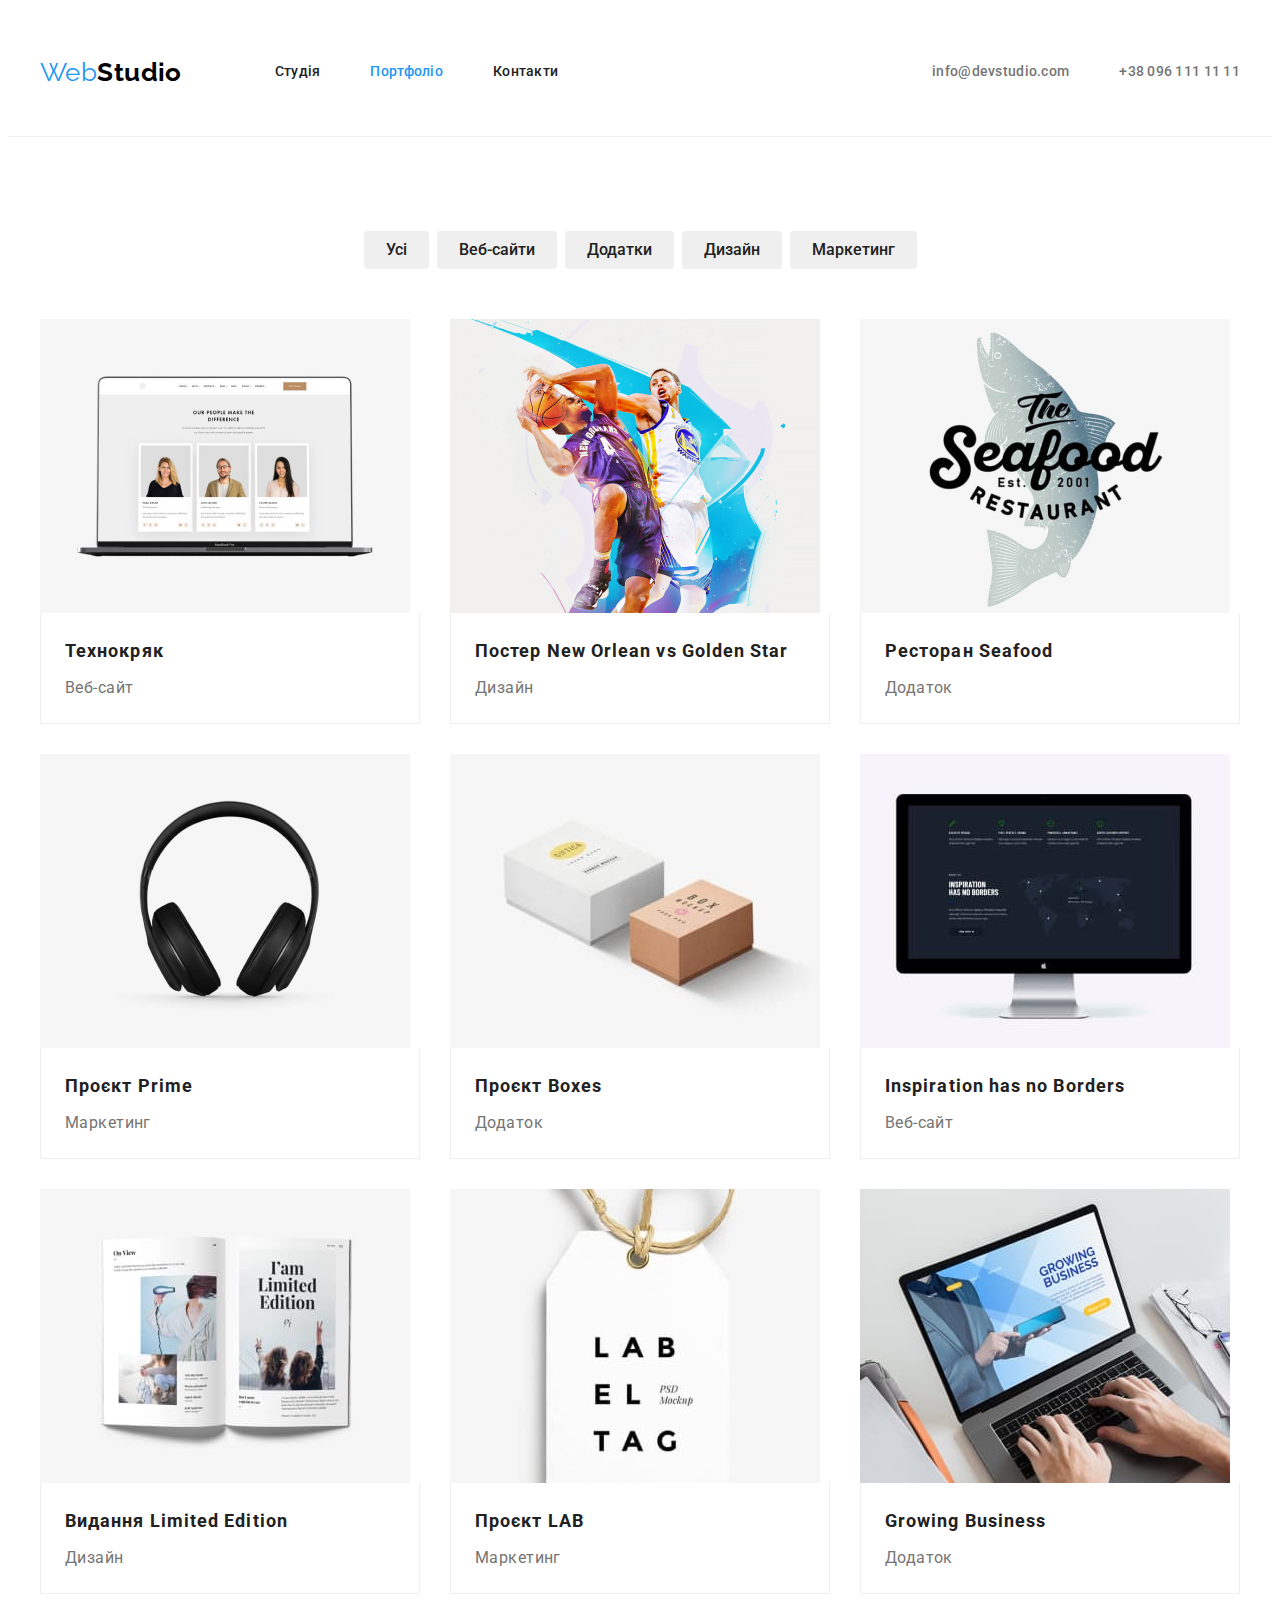
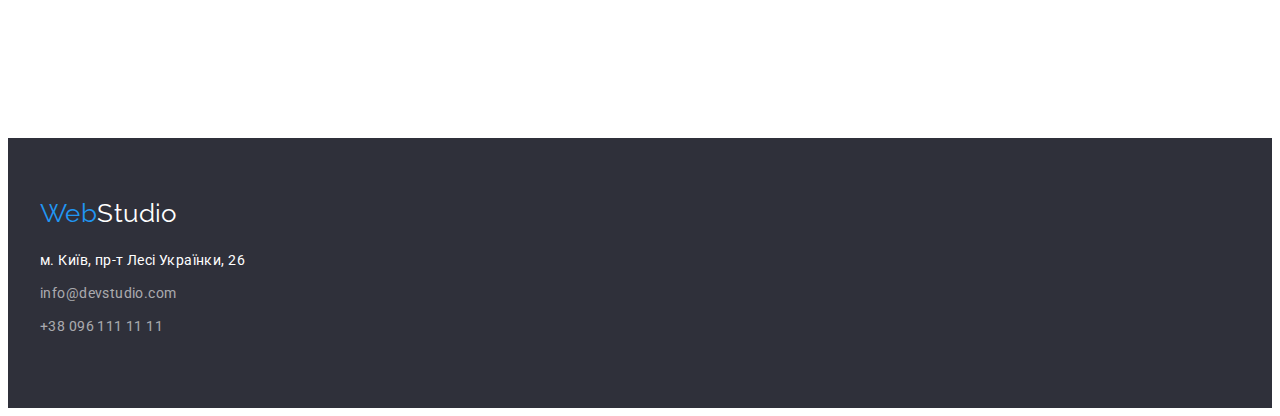
==== portfolio.html @ 20279eef "доб. клас секції, зміни в футері, заміна padding на margin" ====
<!DOCTYPE html>
<html lang="uk">
  <head>
    <meta charset="UTF-8" />
    <meta http-equiv="X-UA-Compatible" content="IE=edge" />
    <meta name="viewport" content="width=device-width, initial-scale=1.0" />
    <title>Студія</title>
    <link rel="preconnect" href="https://fonts.googleapis.com" />
    <link rel="preconnect" href="https://fonts.gstatic.com" crossorigin />
    <link href="https://fonts.googleapis.com/css2?family=Raleway:wght@700&family=Roboto:wght@400;500;700;900&display=swap"
      rel="stylesheet" />
    <link rel="stylesheet" href="https://cdnjs.cloudflare.com/ajax/libs/modern-normalize/1.1.0/modern-normalize.min.css"
      integrity="sha512-wpPYUAdjBVSE4KJnH1VR1HeZfpl1ub8YT/NKx4PuQ5NmX2tKuGu6U/JRp5y+Y8XG2tV+wKQpNHVUX03MfMFn9Q=="
      crossorigin="anonymous" referrerpolicy="no-referrer" />
    <link rel="stylesheet" href="./css/styles.css" />
  </head>
  <body>
    <header class="header">
            <div class="container header-container">
              <nav class="nav">
                <a class="logo" href="./index.html" lang="en">Web<span class="logo-web">Studio</span></a>
                <ul class="nav-link-list list">
                  <li><a href="./index.html" class="nav-link">Студія</a></li>
                  <li><a href="./portfolio.html" class="nav-link current">Портфоліо</a></li>
                  <li><a href="" class="nav-link">Контакти</a></li>
                </ul>
              </nav>
              <ul class="nav-link-contact ">
                <li>
                  <a class="contact-link" href="mailto:info@devstudio.com">info@devstudio.com</a>
                </li>
                <li>
                  <a class="contact-link" href="tel:+380961111111">+38 096 111 11 11</a>
                </li>
              </ul>
            </div>
    </header>
    <main>
      <!-- навігація сторінки -->

      <section class="section section-button">
        <div class="container">
          <h1 class="visually-hidden">Навігація сторінки</h1>
          <ul class="filter-buttons list">
            <li class="filter-button-item"><button class="btn" type="button">Усі</button></li>
            <li class="filter-button-item"><button class="btn" type="button">Веб-сайти</button></li>
            <li class="filter-button-item"><button class="btn" type="button">Додатки</button></li>
            <li class="filter-button-item"><button class="btn" type="button">Дизайн</button></li>
            <li class="filter-button-item"><button class="btn" type="button">Маркетинг</button></li>
          </ul>

        <!-- контент сторінки -->
        <ul class="project-list list">
          <li class="project-list-item">
    <img src="./images/Technocrack.jpg" alt="Технокряк" width="370" height="294" />
    <div class="portofino-text">
      <h2 class="project-title">Технокряк</h2>
      <p class="project-description">Веб-сайт</p>
    </div>
  </li>
  <li class="project-list-item">
    <img src="./images/PosterNewOrlean_vs_Golden_Star.jpg" alt="" width="370" height="294" />
    <div class="portofino-text">
      <h2 class="project-title">Постер New Orlean vs Golden Star</h2>
      <p class="project-description">Дизайн</p>
    </div>
  </li>
  <li class="project-list-item">
    <img src="./images/rest_Seafood.jpg" alt="Ресторан Seafood" width="370" height="294" />
    <div class="portofino-text">
      <h2 class="project-title">Ресторан Seafood</h2>
      <p class="project-description">Додаток</p>
    </div>
  </li>
  <li class="project-list-item">
    <img src="./images/Prime.jpg" alt="Проєкт Prime" width="370" height="294" />
    <div class="portofino-text">
      <h2 class="project-title">Проєкт Prime</h2>
      <p class="project-description">Маркетинг</p>
    </div>
  </li>
  <li class="project-list-item">
    <img src="./images/Boxes.jpg" alt="ПроєктBoxes" width="370" height="294" />
    <div class="portofino-text">
      <h2 class="project-title">Проєкт Boxes</h2>
      <p class="project-description">Додаток</p>
    </div>
  </li>
  <li class="project-list-item">
    <img src="./images/Inspiration_has_no_Borders.jpg" alt="InspirationhasnoBorders" width="370" height="294" />
    <div class="portofino-text">
      <h2 class="project-title">Inspiration has no Borders</h2>
      <p class="project-description">Веб-сайт</p>
    </div>
  </li>
  <li class="project-list-item">
    <img src="./images/LimitedEdition.jpg" alt="ВиданняLimitedEdition" width="370" height="294" />
    <div class="portofino-text">
      <h2 class="project-title">Видання Limited Edition</h2>
      <p class="project-description">Дизайн</p>
    </div>
  </li>
  <li class="project-list-item">
    <img src="./images/LAB.jpg" alt="ПроєктLAB" width="370" height="294" />
    <div class="portofino-text">
      <h2 class="project-title">Проєкт LAB</h2>
      <p class="project-description">Маркетинг</p>
    </div>
  </li>
  <li class="project-list-item">
    <img src="./images/GrowingBusiness.jpg" alt="GrowingBusiness" width="370" height="294" />
    <div class="portofino-text">
      <h2 class="project-title">Growing Business</h2>
      <p class="project-description">Додаток</p>
    </div>
  </li>
</ul>
</div>
</section>
    </main>

    <!--контакти-->

<footer class="footer">
  <div class="container">
    <a class="logo" href="./index.html" lang="en">Web<span class="logo-studio-white">Studio</span></a>
    <address class="address">
      <ul class="list">
        <li class="address-info">
          <a class="footer-address" href="https://goo.gl/maps/BVRUFuVAuVkGGyoq6" target="_blank"
            rel="noopener noreferrer nofollow">м. Київ, пр-т Лесі Українки, 26</a>
        </li>
        <li class="address-info">
          <a class="footer-contact-link" href="mailto:info@devstudio.com">info@devstudio.com</a>
        </li>
        <li class="address-info">
          <a class="footer-contact-link" href="tel:+380961111111">+38 096 111 11 11</a>
        </li>
      </ul>
    </address>
  </div>
</footer>
  </body>
</html>
---- css/styles.css ----
:root {
  --background-color: #ffffff;
  --second-text-color: #2196f3;
  --owner-text-color: #757575;
  --font-main-color: #212121;
  --buttons-color: #F5F4FA;
  --background-footer-color: #2f303a;
  --main-font: "Roboto", sans-serif;
  --border-color: #eeeeee;
}

body {
  font-family: var(--main-font);
  background-color: var(--background-color);
  letter-spacing: 0.03em;
  font-size: 14px;
  line-height: 1.14;
}

.list {
  list-style: none;
  padding: 0;
  margin: 0;
}


h1,
h2,
h3,
h4,
h5,
h6,
p {
  padding: 0;
  border: 0;
  margin: 0;
}

ul {
  margin: 0;
  padding-left: 0;
  list-style: none;
}

.container {
  width: 1200px;
  padding-left: 15px;
  padding-right: 15px;
  margin: 0 auto;
}

img {
  display: block;
  max-width: 100%;
}

/* ----------------шапка сторінки---------------- */

.header {
  background-color: var(--background-color);
  display: flex;
}

.header>.container {
  display: flex;
  align-items: center;
}

.nav {
  display: flex;
}

.nav-link-list {
  display: flex;
  align-items: center;
  gap: 50px;
}

.nav-link-contact {
  display: flex;
  margin-left: auto;
  gap: 50px;
}

.header {
  height: 80px;
  padding: 24px 0;
  border-bottom: 1px solid var(--border-color);
}
  
.logo {
  text-decoration: var(--text-decoration);
  font-family: "Raleway", sans-serif;
  font-size: 26px;
  line-height: 1.19;
  color: var(--second-text-color);
  margin-right: 93px;
}

.logo-web {
  color: #000000;
  font-weight: 700;
}

.contact-link,
.nav-link {
  font-weight: 500;
  letter-spacing: 0.02em;
  color: var(--font-main-color);
  text-decoration: var(--text-decoration);
}

.contact-link {
  color: var(--owner-text-color);
  text-decoration: var(--text-decoration);
}

.header a:hover,
.header a:focus {
  color: var(--second-text-color);
}

.nav-link.current,
.contact-link.current {
  color: var(--second-text-color);
}
/* ----------------замовити послугу---------------- */

.section {
padding-top: 94px;
padding-bottom: 94px;
}

.hero {
  background-color: var(--background-footer-color);
  text-align: center;
  padding-top: 200px;
  padding-bottom: 200px;
}

.container-hero {
  display: block;
  text-align: center;
}

.hero-title {
  font-weight: 900;
  font-size: 44px;
  line-height: 1.36;
  text-align: center;
  letter-spacing: 0.06em;
  text-transform: uppercase;
  color: var(--background-color);
  width: 696px;
  margin-bottom: 30px;
  margin-left: auto;
  margin-right: auto;
  text-align: center;
}

.button {
  background-color: var(--second-text-color);
  color: var(--background-color);
  box-shadow: 0px 4px 4px rgba(0, 0, 0, 0.15);
  font-weight: 700;
  font-size: 16px;
  line-height: 1.88;
  cursor: pointer;
  font-family: inherit;
  border: 0;
  border-radius: 4px;
  letter-spacing: 0.06em;
  border: 1px solid transparent;
  min-width: 216px;
  height: 50px;
  margin: 0 auto;
  text-align: center;
  display: inline-block;
}

.button:hover,
.button:focus {
  background-color: var(--second-text-color);
}

/* ----------------Переваги---------------- */
.visually-hidden {
  position: absolute;
  width: 1px;
  height: 1px;
  margin: -1px;
  border: 0;
  padding: 0;
  white-space: nowrap;
  clip-path: inset(100%);
  clip: rect(0 0 0 0);
  overflow: hidden;
}

.advantage-list {
  display: flex;
  gap: 29px;
}

.advantages-item {
  display: flex;
  width: 270px;
}

.advantages-item:first-child {
  margin-left: 0;
}

.advantage-title {
  text-transform: uppercase;
  font-size: inherit;
  margin-bottom: 10px;
  font-weight: 700;
  line-height: 1.14;
  text-transform: uppercase;
}

.advantage-text {
  color: var(--owner-text-color);
  line-height: 1.71;
}
.about {
  display: flex;
  flex-wrap: wrap;
  gap: 30px;
}

.about-us {
  padding-top: 0;
}

.section-photo {
  margin: auto;
}

/* ----------------Наша команда---------------- */

.team {
  background: #f5f4fa;
  margin-bottom: 9px;
}

.team-content {
  padding: 30px 0 30px 0;
} 

.section-button {
  margin-bottom: 50px;
}

.section-title {
  font-size: 36px;
  line-height: 1.17;
  text-align: center;
  margin-bottom: 50px;
}

.team-name{
  font-weight: 500;
  font-size: 16px;
  line-height: 1.19;
  text-align: center;
  color: var(--font-main-color);
  margin-bottom: 10px;
}

.team-position {
  font-size: 16px;
  line-height: 1.88;
  color: var(--owner-text-color);
  text-align: center;
}
.team-list {
  background: #ffffff;
  box-shadow: 0px 1px 3px rgba(0, 0, 0, 0.12), 0px 1px 1px rgba(0, 0, 0, 0.14), 0px 2px 1px rgba(0, 0, 0, 0.2);
  border-radius: 0px 0px 4px 4px;
}

.our-team {
  display: flex;
  gap: 30px;
}

/* ----------------Підвал---------------- */
.footer {
  background: var(--background-footer-color);
  padding-top: 60px;
  padding-bottom: 60px;

}

.logo-studio-white {
  color: var(--background-color);
}

.footer-address {
  font-style: normal;
  text-decoration: none;
  line-height: 1.71;
  color: var(--background-color);
  display: block;
  margin-bottom: 9px;
}


.address {
  margin-top: 20px;
}

.address-info {
  margin-bottom: 9px;
}

.footer-contact-link {
  font-style: normal;
  text-decoration: none;
  line-height: 1.71;
  color: rgba(255, 255, 255, 0.6);
  margin-bottom: 9px;
}

.footer-contact-link:hover,
.footer-contact-link:focus {
  color: var(--second-text-color);
}

/* ----------------шапка сторінки---------------- */

.header {
  background-color: var(--background-color);
}

/* ----------------навігація сторінки---------------- */

.btn {
  background-color: var(buttons-color);
  color: var(--font-main-color);
  font-family: inherit;
  font-weight: 500;
  font-size: 16px;
  line-height: 1.62;
  text-align: center;
  cursor: pointer;
  padding: 0;
  border-radius: 4px;
  display: inline-block;
  padding: 6px 22px;
  border: none;
}

.filter-buttons {
  display: flex;
  justify-content: center;
  margin-bottom: 50px;
}

.filter-button-item:not(:last-child) {
  margin-right: 8px;
}
.btn:hover,
.btn:focus {
  background-color: var(--second-text-color);
  color: var(--background-color);
}

/* ----------------контент сторінки---------------- */

.project-list {
  display: flex;
  flex-wrap: wrap;
  gap: 30px;
}

.project-list-item {
  display: block;
  width: calc((100% - 60px) / 3);
}

.portofino-text {
  padding: 20px 24px;
  border: 1px;
  border-style: solid;
  border-top-width: 0;
  border-top-style: hidden;
  border-color: var(--border-color);
}

.project-title {
  font-size: 18px;
  line-height: 2;
  letter-spacing: 0.06em;
  color: var(--font-main-color);
  margin-bottom: 4px;
}

.project-description {
  font-size: 16px;
  line-height: 1.88;
  color: var(--owner-text-color);
}
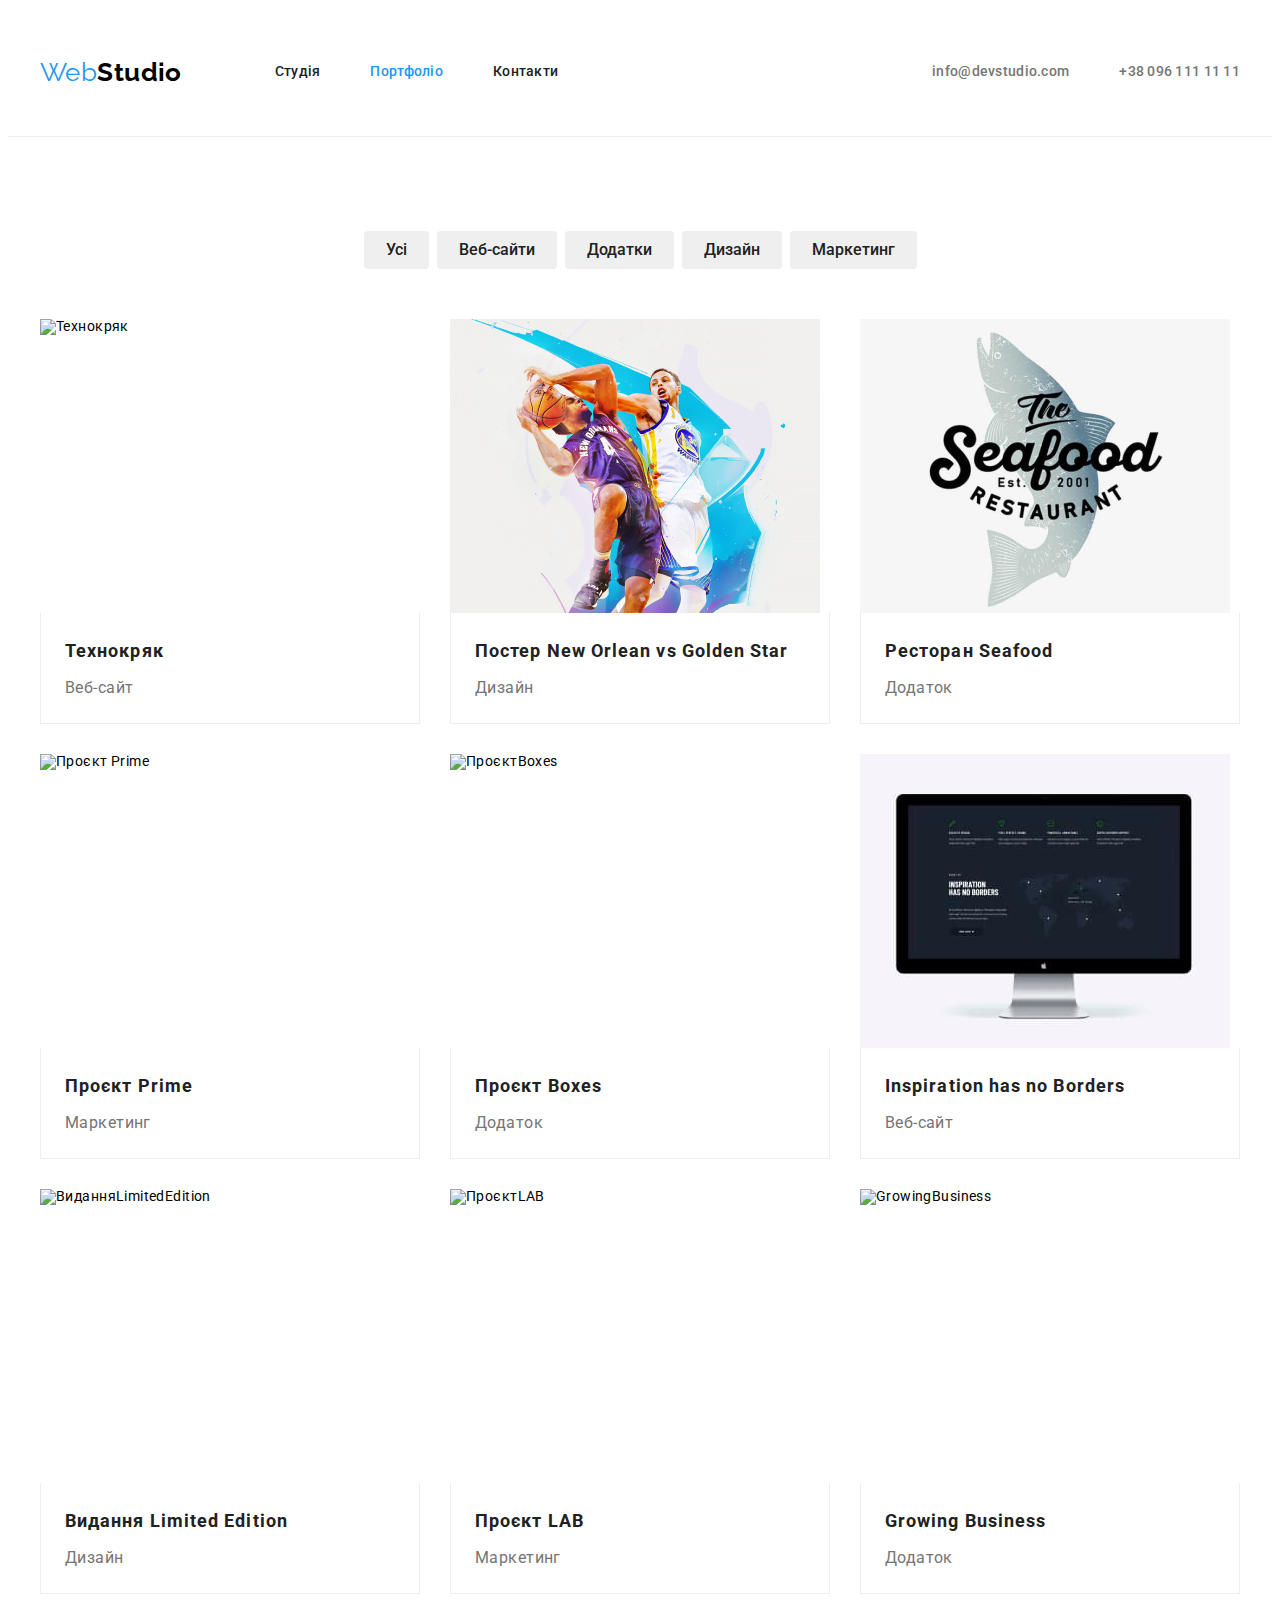
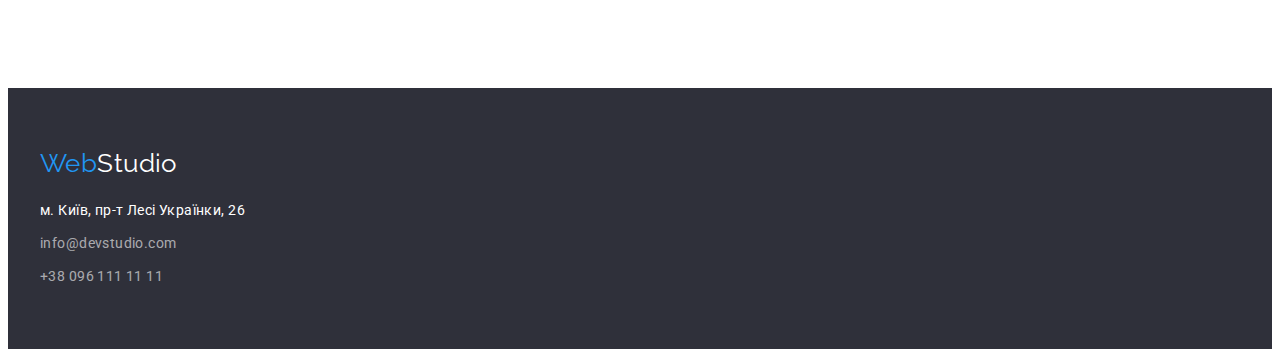
==== commit e2b347c3: "зміни в footer, прибрала з секцій margin, переіменувала картинки" ====
--- a/portfolio.html
+++ b/portfolio.html
@@ -52,63 +52,63 @@
         <!-- контент сторінки -->
         <ul class="project-list list">
           <li class="project-list-item">
-    <img src="./images/Technocrack.jpg" alt="Технокряк" width="370" height="294" />
+    <img src="./images/technocrack.jpg" alt="Технокряк" width="370" height="294" />
     <div class="portofino-text">
       <h2 class="project-title">Технокряк</h2>
       <p class="project-description">Веб-сайт</p>
     </div>
   </li>
   <li class="project-list-item">
-    <img src="./images/PosterNewOrlean_vs_Golden_Star.jpg" alt="" width="370" height="294" />
+    <img src="./images/poster-new-orlean-vs-golden-star.jpg" alt="" width="370" height="294" />
     <div class="portofino-text">
       <h2 class="project-title">Постер New Orlean vs Golden Star</h2>
       <p class="project-description">Дизайн</p>
     </div>
   </li>
   <li class="project-list-item">
-    <img src="./images/rest_Seafood.jpg" alt="Ресторан Seafood" width="370" height="294" />
+    <img src="./images/rest-seafood.jpg" alt="Ресторан Seafood" width="370" height="294" />
     <div class="portofino-text">
       <h2 class="project-title">Ресторан Seafood</h2>
       <p class="project-description">Додаток</p>
     </div>
   </li>
   <li class="project-list-item">
-    <img src="./images/Prime.jpg" alt="Проєкт Prime" width="370" height="294" />
+    <img src="./images/prime.jpg" alt="Проєкт Prime" width="370" height="294" />
     <div class="portofino-text">
       <h2 class="project-title">Проєкт Prime</h2>
       <p class="project-description">Маркетинг</p>
     </div>
   </li>
   <li class="project-list-item">
-    <img src="./images/Boxes.jpg" alt="ПроєктBoxes" width="370" height="294" />
+    <img src="./images/boxes.jpg" alt="ПроєктBoxes" width="370" height="294" />
     <div class="portofino-text">
       <h2 class="project-title">Проєкт Boxes</h2>
       <p class="project-description">Додаток</p>
     </div>
   </li>
   <li class="project-list-item">
-    <img src="./images/Inspiration_has_no_Borders.jpg" alt="InspirationhasnoBorders" width="370" height="294" />
+    <img src="./images/inspiration-has-no-borders.jpg" alt="InspirationhasnoBorders" width="370" height="294" />
     <div class="portofino-text">
       <h2 class="project-title">Inspiration has no Borders</h2>
       <p class="project-description">Веб-сайт</p>
     </div>
   </li>
   <li class="project-list-item">
-    <img src="./images/LimitedEdition.jpg" alt="ВиданняLimitedEdition" width="370" height="294" />
+    <img src="./images/limitededition.jpg" alt="ВиданняLimitedEdition" width="370" height="294" />
     <div class="portofino-text">
       <h2 class="project-title">Видання Limited Edition</h2>
       <p class="project-description">Дизайн</p>
     </div>
   </li>
   <li class="project-list-item">
-    <img src="./images/LAB.jpg" alt="ПроєктLAB" width="370" height="294" />
+    <img src="./images/lab.jpg" alt="ПроєктLAB" width="370" height="294" />
     <div class="portofino-text">
       <h2 class="project-title">Проєкт LAB</h2>
       <p class="project-description">Маркетинг</p>
     </div>
   </li>
   <li class="project-list-item">
-    <img src="./images/GrowingBusiness.jpg" alt="GrowingBusiness" width="370" height="294" />
+    <img src="./images/growingbusiness.jpg" alt="GrowingBusiness" width="370" height="294" />
     <div class="portofino-text">
       <h2 class="project-title">Growing Business</h2>
       <p class="project-description">Додаток</p>
--- a/css/styles.css
+++ b/css/styles.css
@@ -242,16 +242,11 @@
 
 .team {
   background: #f5f4fa;
-  margin-bottom: 9px;
 }
 
 .team-content {
   padding: 30px 0 30px 0;
 } 
-
-.section-button {
-  margin-bottom: 50px;
-}
 
 .section-title {
   font-size: 36px;
@@ -291,7 +286,12 @@
   background: var(--background-footer-color);
   padding-top: 60px;
   padding-bottom: 60px;
-
+}
+
+.footer .logo {
+  display: inline-block;
+  margin-right: 0px;
+  margin-bottom: 20px;
 }
 
 .logo-studio-white {
@@ -304,15 +304,9 @@
   line-height: 1.71;
   color: var(--background-color);
   display: block;
-  margin-bottom: 9px;
-}
-
-
-.address {
-  margin-top: 20px;
-}
-
-.address-info {
+}
+
+.address-info:not(:last-child) {
   margin-bottom: 9px;
 }
 
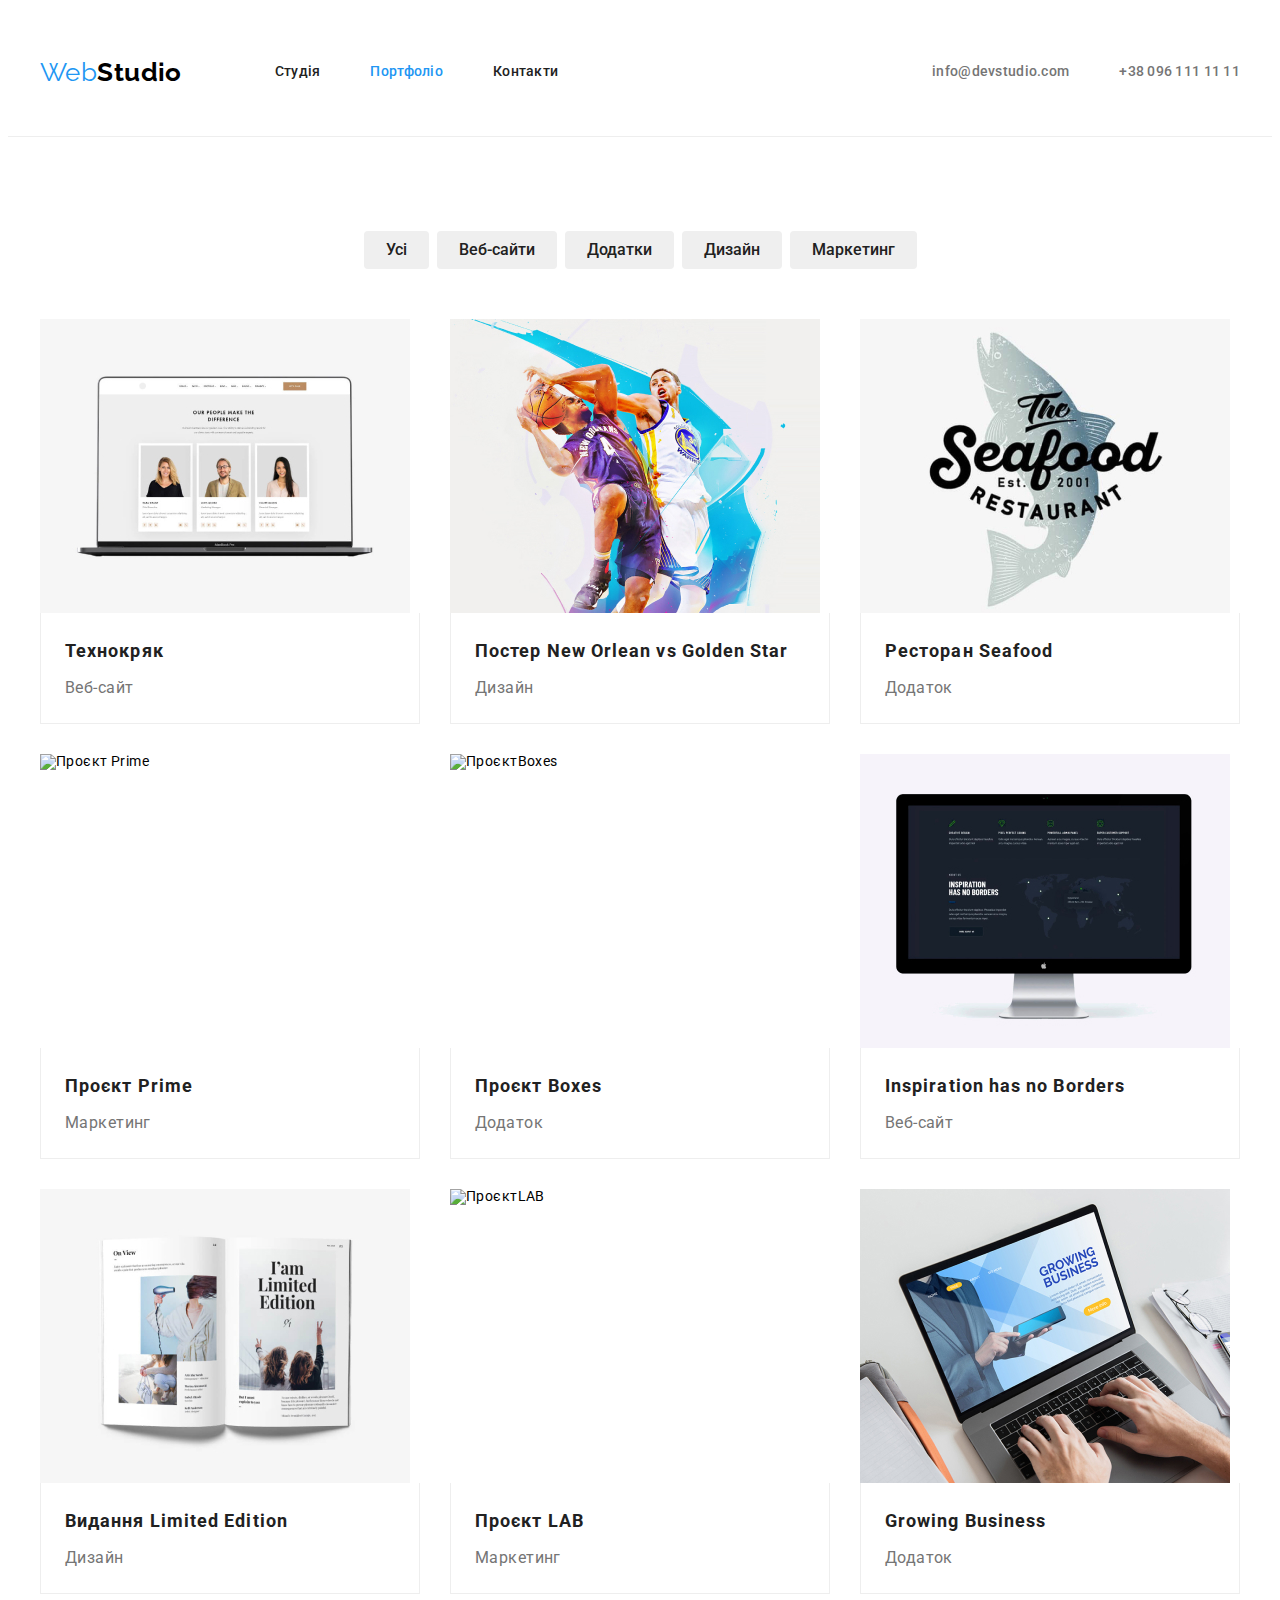
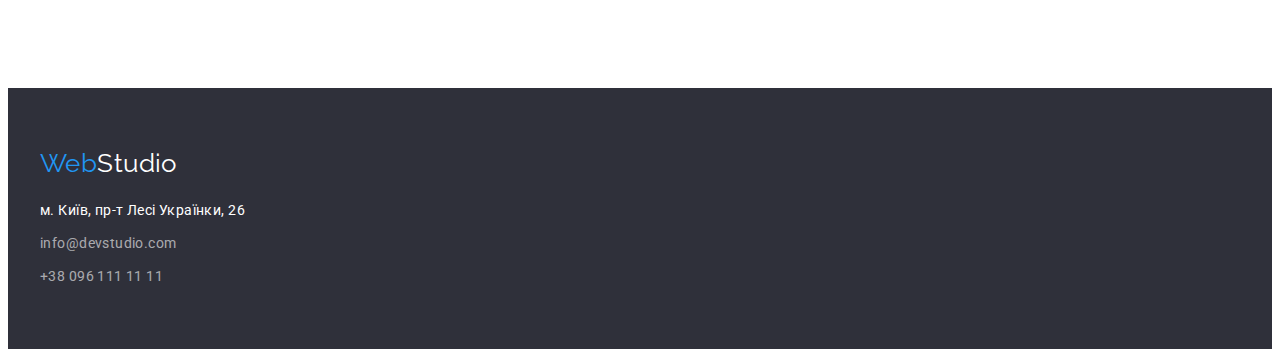
==== commit 9524cf44: "виправлення секції "наша команда" виправлення написів та перезалив фото 2-ї стр" ====
--- a/portfolio.html
+++ b/portfolio.html
@@ -52,21 +52,21 @@
         <!-- контент сторінки -->
         <ul class="project-list list">
           <li class="project-list-item">
-    <img src="./images/technocrack.jpg" alt="Технокряк" width="370" height="294" />
+    <img src="./images/technoquack.jpg" alt="Технокряк" width="370" height="294" />
     <div class="portofino-text">
       <h2 class="project-title">Технокряк</h2>
       <p class="project-description">Веб-сайт</p>
     </div>
   </li>
   <li class="project-list-item">
-    <img src="./images/poster-new-orlean-vs-golden-star.jpg" alt="" width="370" height="294" />
+    <img src="./images/poster-new-orlean.jpg" alt="" width="370" height="294" />
     <div class="portofino-text">
       <h2 class="project-title">Постер New Orlean vs Golden Star</h2>
       <p class="project-description">Дизайн</p>
     </div>
   </li>
   <li class="project-list-item">
-    <img src="./images/rest-seafood.jpg" alt="Ресторан Seafood" width="370" height="294" />
+    <img src="./images/seafood.jpg" alt="Ресторан Seafood" width="370" height="294" />
     <div class="portofino-text">
       <h2 class="project-title">Ресторан Seafood</h2>
       <p class="project-description">Додаток</p>
@@ -94,7 +94,7 @@
     </div>
   </li>
   <li class="project-list-item">
-    <img src="./images/limitededition.jpg" alt="ВиданняLimitedEdition" width="370" height="294" />
+    <img src="./images/limited-edition.jpg" alt="ВиданняLimitedEdition" width="370" height="294" />
     <div class="portofino-text">
       <h2 class="project-title">Видання Limited Edition</h2>
       <p class="project-description">Дизайн</p>
@@ -108,7 +108,7 @@
     </div>
   </li>
   <li class="project-list-item">
-    <img src="./images/growingbusiness.jpg" alt="GrowingBusiness" width="370" height="294" />
+    <img src="./images/growing-business.jpg" alt="GrowingBusiness" width="370" height="294" />
     <div class="portofino-text">
       <h2 class="project-title">Growing Business</h2>
       <p class="project-description">Додаток</p>
--- a/css/styles.css
+++ b/css/styles.css
@@ -127,8 +127,7 @@
 /* ----------------замовити послугу---------------- */
 
 .section {
-padding-top: 94px;
-padding-bottom: 94px;
+  padding: 94px 0;
 }
 
 .hero {
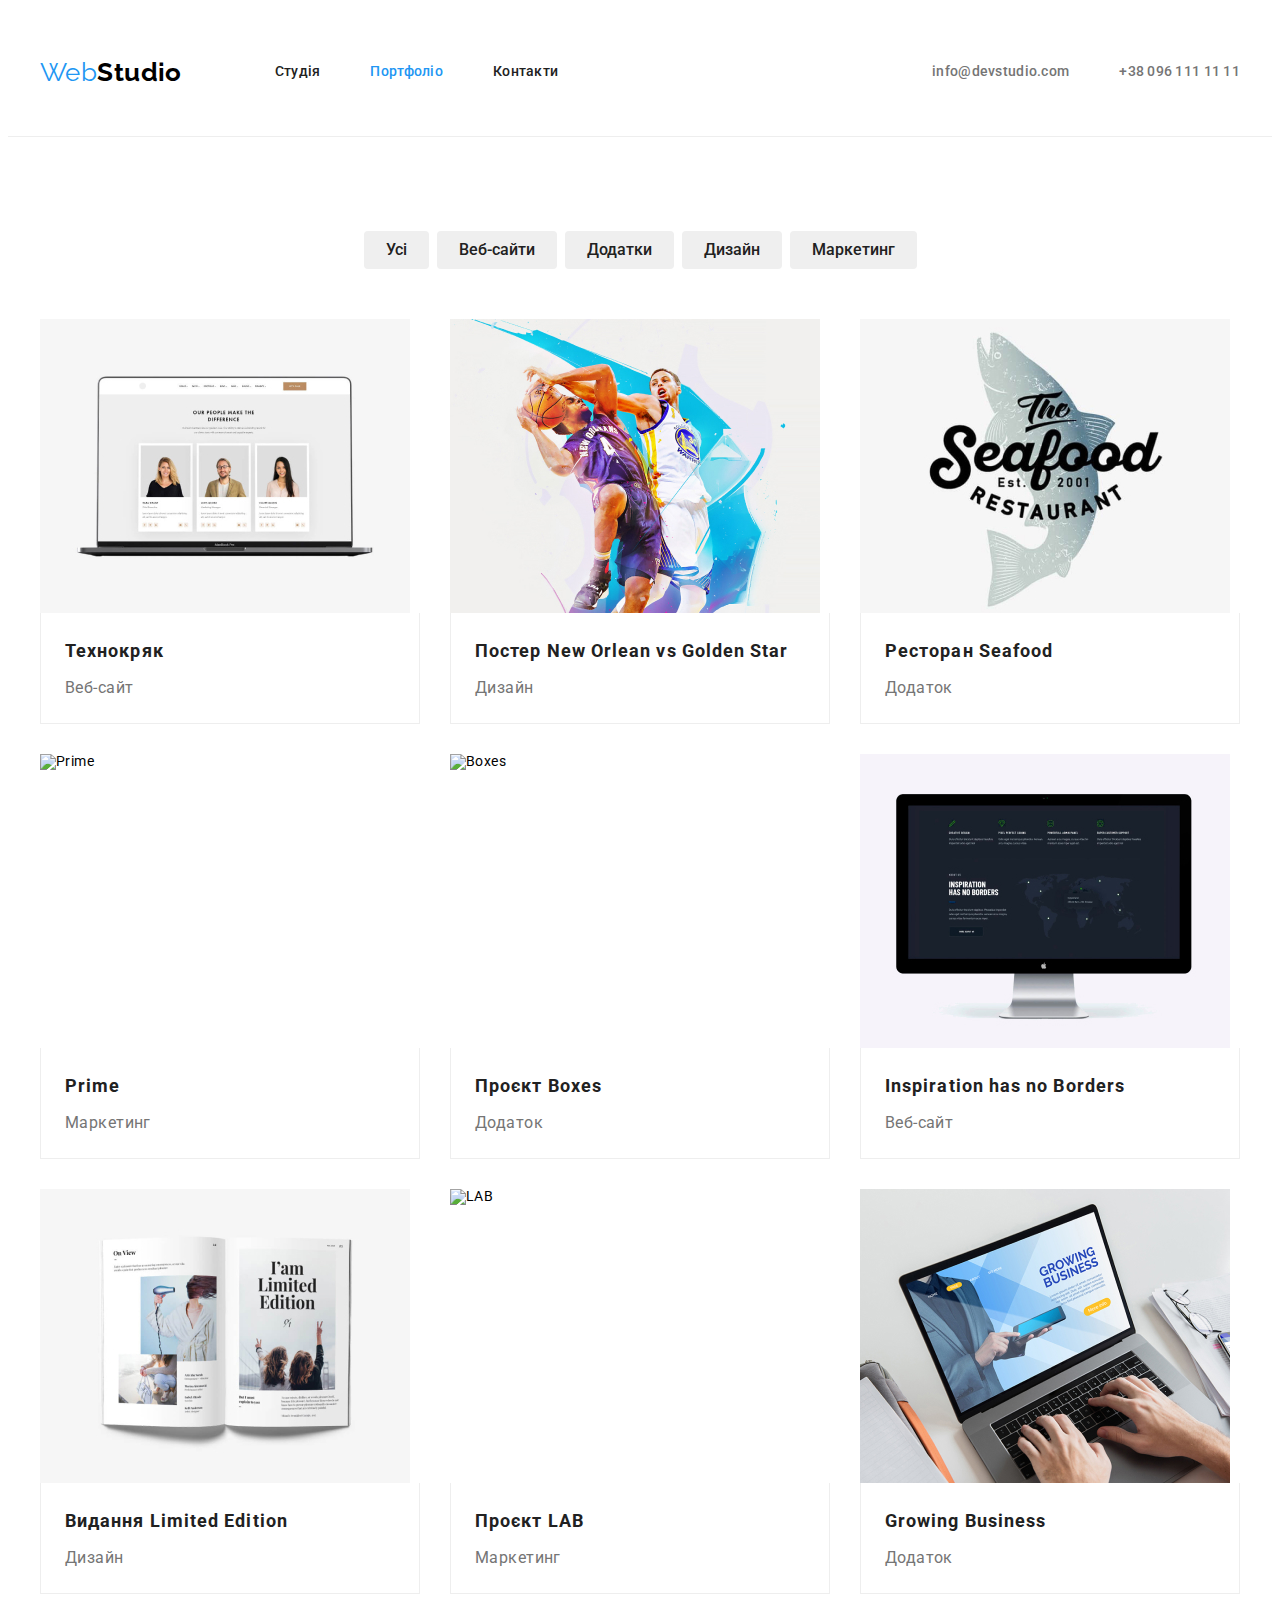
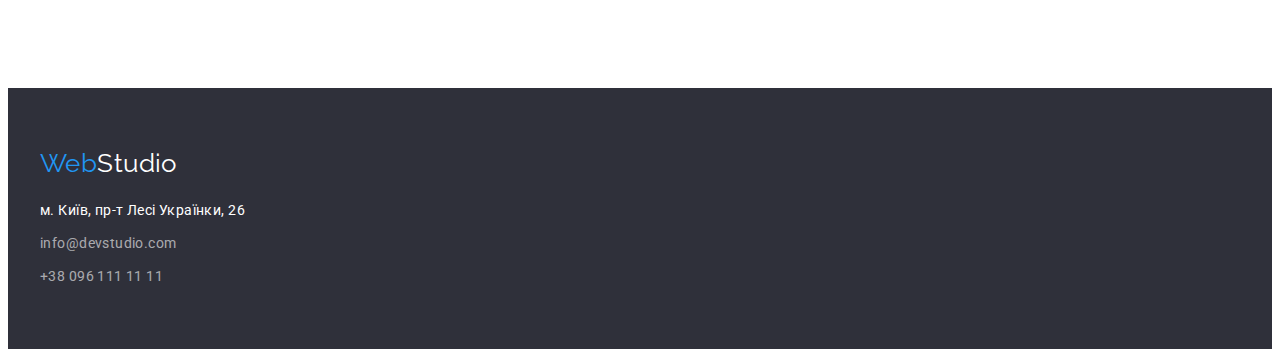
==== commit 9d957366: "оновлення" ====
--- a/portfolio.html
+++ b/portfolio.html
@@ -1,39 +1,44 @@
 <!DOCTYPE html>
 <html lang="uk">
   <head>
-    <meta charset="UTF-8" />
-    <meta http-equiv="X-UA-Compatible" content="IE=edge" />
-    <meta name="viewport" content="width=device-width, initial-scale=1.0" />
-    <title>Студія</title>
-    <link rel="preconnect" href="https://fonts.googleapis.com" />
-    <link rel="preconnect" href="https://fonts.gstatic.com" crossorigin />
-    <link href="https://fonts.googleapis.com/css2?family=Raleway:wght@700&family=Roboto:wght@400;500;700;900&display=swap"
-      rel="stylesheet" />
-    <link rel="stylesheet" href="https://cdnjs.cloudflare.com/ajax/libs/modern-normalize/1.1.0/modern-normalize.min.css"
-      integrity="sha512-wpPYUAdjBVSE4KJnH1VR1HeZfpl1ub8YT/NKx4PuQ5NmX2tKuGu6U/JRp5y+Y8XG2tV+wKQpNHVUX03MfMFn9Q=="
-      crossorigin="anonymous" referrerpolicy="no-referrer" />
-    <link rel="stylesheet" href="./css/styles.css" />
+    <meta charset="UTF-8">
+    <meta http-equiv="X-UA-Compatible" content="IE=edge">
+    <meta name="viewport" content="width=device-width, initial-scale=1.0">
+    <title>Портфоліо</title>
+    <link rel="preconnect" href="https://fonts.googleapis.com">
+    <link rel="preconnect" href="https://fonts.gstatic.com" crossorigin>
+    <link href="https://fonts.googleapis.com/css2?family=Raleway:wght@700&family=Roboto:wght@400;500;700;900&display=swap" rel="stylesheet">
+    <link rel="stylesheet" href="https://cdnjs.cloudflare.com/ajax/libs/modern-normalize/1.1.0/modern-normalize.min.css" integrity="sha512-wpPYUAdjBVSE4KJnH1VR1HeZfpl1ub8YT/NKx4PuQ5NmX2tKuGu6U/JRp5y+Y8XG2tV+wKQpNHVUX03MfMFn9Q==" crossorigin="anonymous" referrerpolicy="no-referrer">
+    <link rel="stylesheet" href="./css/styles.css">
   </head>
   <body>
     <header class="header">
-            <div class="container header-container">
-              <nav class="nav">
-                <a class="logo" href="./index.html" lang="en">Web<span class="logo-web">Studio</span></a>
-                <ul class="nav-link-list list">
-                  <li><a href="./index.html" class="nav-link">Студія</a></li>
-                  <li><a href="./portfolio.html" class="nav-link current">Портфоліо</a></li>
-                  <li><a href="" class="nav-link">Контакти</a></li>
-                </ul>
-              </nav>
-              <ul class="nav-link-contact ">
-                <li>
-                  <a class="contact-link" href="mailto:info@devstudio.com">info@devstudio.com</a>
-                </li>
-                <li>
-                  <a class="contact-link" href="tel:+380961111111">+38 096 111 11 11</a>
-                </li>
-              </ul>
-            </div>
+      <div class="container header-container">
+        <nav class="nav">
+          <a class="logo" href="./index.html" lang="en"
+            >Web<span class="logo-web">Studio</span></a
+          >
+          <ul class="nav-link-list list">
+            <li><a href="./index.html" class="nav-link">Студія</a></li>
+            <li>
+              <a href="./portfolio.html" class="nav-link current">Портфоліо</a>
+            </li>
+            <li><a href="" class="nav-link">Контакти</a></li>
+          </ul>
+        </nav>
+        <ul class="nav-link-contact">
+          <li>
+            <a class="contact-link" href="mailto:info@devstudio.com"
+              >info@devstudio.com</a
+            >
+          </li>
+          <li>
+            <a class="contact-link" href="tel:+380961111111"
+              >+38 096 111 11 11</a
+            >
+          </li>
+        </ul>
+      </div>
     </header>
     <main>
       <!-- навігація сторінки -->
@@ -42,103 +47,128 @@
         <div class="container">
           <h1 class="visually-hidden">Навігація сторінки</h1>
           <ul class="filter-buttons list">
-            <li class="filter-button-item"><button class="btn" type="button">Усі</button></li>
-            <li class="filter-button-item"><button class="btn" type="button">Веб-сайти</button></li>
-            <li class="filter-button-item"><button class="btn" type="button">Додатки</button></li>
-            <li class="filter-button-item"><button class="btn" type="button">Дизайн</button></li>
-            <li class="filter-button-item"><button class="btn" type="button">Маркетинг</button></li>
+            <li class="filter-button-item">
+              <button class="btn" type="button">Усі</button>
+            </li>
+            <li class="filter-button-item">
+              <button class="btn" type="button">Веб-сайти</button>
+            </li>
+            <li class="filter-button-item">
+              <button class="btn" type="button">Додатки</button>
+            </li>
+            <li class="filter-button-item">
+              <button class="btn" type="button">Дизайн</button>
+            </li>
+            <li class="filter-button-item">
+              <button class="btn" type="button">Маркетинг</button>
+            </li>
           </ul>
 
-        <!-- контент сторінки -->
-        <ul class="project-list list">
-          <li class="project-list-item">
-    <img src="./images/technoquack.jpg" alt="Технокряк" width="370" height="294" />
-    <div class="portofino-text">
-      <h2 class="project-title">Технокряк</h2>
-      <p class="project-description">Веб-сайт</p>
-    </div>
-  </li>
-  <li class="project-list-item">
-    <img src="./images/poster-new-orlean.jpg" alt="" width="370" height="294" />
-    <div class="portofino-text">
-      <h2 class="project-title">Постер New Orlean vs Golden Star</h2>
-      <p class="project-description">Дизайн</p>
-    </div>
-  </li>
-  <li class="project-list-item">
-    <img src="./images/seafood.jpg" alt="Ресторан Seafood" width="370" height="294" />
-    <div class="portofino-text">
-      <h2 class="project-title">Ресторан Seafood</h2>
-      <p class="project-description">Додаток</p>
-    </div>
-  </li>
-  <li class="project-list-item">
-    <img src="./images/prime.jpg" alt="Проєкт Prime" width="370" height="294" />
-    <div class="portofino-text">
-      <h2 class="project-title">Проєкт Prime</h2>
-      <p class="project-description">Маркетинг</p>
-    </div>
-  </li>
-  <li class="project-list-item">
-    <img src="./images/boxes.jpg" alt="ПроєктBoxes" width="370" height="294" />
-    <div class="portofino-text">
-      <h2 class="project-title">Проєкт Boxes</h2>
-      <p class="project-description">Додаток</p>
-    </div>
-  </li>
-  <li class="project-list-item">
-    <img src="./images/inspiration-has-no-borders.jpg" alt="InspirationhasnoBorders" width="370" height="294" />
-    <div class="portofino-text">
-      <h2 class="project-title">Inspiration has no Borders</h2>
-      <p class="project-description">Веб-сайт</p>
-    </div>
-  </li>
-  <li class="project-list-item">
-    <img src="./images/limited-edition.jpg" alt="ВиданняLimitedEdition" width="370" height="294" />
-    <div class="portofino-text">
-      <h2 class="project-title">Видання Limited Edition</h2>
-      <p class="project-description">Дизайн</p>
-    </div>
-  </li>
-  <li class="project-list-item">
-    <img src="./images/lab.jpg" alt="ПроєктLAB" width="370" height="294" />
-    <div class="portofino-text">
-      <h2 class="project-title">Проєкт LAB</h2>
-      <p class="project-description">Маркетинг</p>
-    </div>
-  </li>
-  <li class="project-list-item">
-    <img src="./images/growing-business.jpg" alt="GrowingBusiness" width="370" height="294" />
-    <div class="portofino-text">
-      <h2 class="project-title">Growing Business</h2>
-      <p class="project-description">Додаток</p>
-    </div>
-  </li>
-</ul>
-</div>
-</section>
+          <!-- контент сторінки -->
+          <ul class="project-list list">
+            <li class="project-list-item">
+              <img src="./images/technoquack.jpg" alt="Технокряк" width="370" height="294">
+              <div class="portfolio-text">
+                <h2 class="project-title">Технокряк</h2>
+                <p class="project-description">Веб-сайт</p>
+              </div>
+            </li>
+            <li class="project-list-item">
+              <img
+                src="./images/poster-new-orlean.jpg"
+                alt="poster new orlean"
+                width="370"
+                height="294">
+              <div class="portfolio-text">
+                <h2 class="project-title">Постер New Orlean vs Golden Star</h2>
+                <p class="project-description">Дизайн</p>
+              </div>
+            </li>
+            <li class="project-list-item">
+              <img src="./images/seafood.jpg" alt="Ресторан Seafood" height="294">
+              <div class="portfolio-text">
+                <h2 class="project-title">Ресторан Seafood</h2>
+                <p class="project-description">Додаток</p>
+              </div>
+            </li>
+            <li class="project-list-item">
+              <img src="./images/prime.jpg" alt="Prime" width="370" height="294">
+              <div class="portfolio-text">
+                <h2 class="project-title">Prime</h2>
+                <p class="project-description">Маркетинг</p>
+              </div>
+            </li>
+            <li class="project-list-item">
+              <img src="./images/boxes.jpg" alt="Boxes" width="370" height="294">
+              <div class="portfolio-text">
+                <h2 class="project-title">Проєкт Boxes</h2>
+                <p class="project-description">Додаток</p>
+              </div>
+            </li>
+            <li class="project-list-item">
+              <img src="./images/inspiration-has-no-borders.jpg" alt="InspirationhasnoBorders" width="370" height="294">
+              <div class="portfolio-text">
+                <h2 class="project-title">Inspiration has no Borders</h2>
+                <p class="project-description">Веб-сайт</p>
+              </div>
+            </li>
+            <li class="project-list-item">
+              <img src="./images/limited-edition.jpg" alt="ВиданняLimitedEdition" width="370" height="294">
+              <div class="portfolio-text">
+                <h2 class="project-title">Видання Limited Edition</h2>
+                <p class="project-description">Дизайн</p>
+              </div>
+            </li>
+            <li class="project-list-item">
+              <img src="./images/lab.jpg" alt="LAB" width="370" height="294">
+              <div class="portfolio-text">
+                <h2 class="project-title">Проєкт LAB</h2>
+                <p class="project-description">Маркетинг</p>
+              </div>
+            </li>
+            <li class="project-list-item">
+              <img src="./images/growing-business.jpg" alt="GrowingBusiness" width="370" height="294">
+              <div class="portfolio-text">
+                <h2 class="project-title">Growing Business</h2>
+                <p class="project-description">Додаток</p>
+              </div>
+            </li>
+          </ul>
+        </div>
+      </section>
     </main>
 
     <!--контакти-->
 
-<footer class="footer">
-  <div class="container">
-    <a class="logo" href="./index.html" lang="en">Web<span class="logo-studio-white">Studio</span></a>
-    <address class="address">
-      <ul class="list">
-        <li class="address-info">
-          <a class="footer-address" href="https://goo.gl/maps/BVRUFuVAuVkGGyoq6" target="_blank"
-            rel="noopener noreferrer nofollow">м. Київ, пр-т Лесі Українки, 26</a>
-        </li>
-        <li class="address-info">
-          <a class="footer-contact-link" href="mailto:info@devstudio.com">info@devstudio.com</a>
-        </li>
-        <li class="address-info">
-          <a class="footer-contact-link" href="tel:+380961111111">+38 096 111 11 11</a>
-        </li>
-      </ul>
-    </address>
-  </div>
-</footer>
+    <footer class="footer">
+      <div class="container">
+        <a class="logo" href="./index.html" lang="en"
+          >Web<span class="logo-studio-white">Studio</span></a
+        >
+        <address class="address">
+          <ul class="list">
+            <li class="address-info">
+              <a
+                class="footer-address"
+                href="https://goo.gl/maps/BVRUFuVAuVkGGyoq6"
+                target="_blank"
+                rel="noopener noreferrer nofollow"
+                >м. Київ, пр-т Лесі Українки, 26</a
+              >
+            </li>
+            <li class="address-info">
+              <a class="footer-contact-link" href="mailto:info@devstudio.com"
+                >info@devstudio.com</a
+              >
+            </li>
+            <li class="address-info">
+              <a class="footer-contact-link" href="tel:+380961111111"
+                >+38 096 111 11 11</a
+              >
+            </li>
+          </ul>
+        </address>
+      </div>
+    </footer>
   </body>
 </html>
--- a/css/styles.css
+++ b/css/styles.css
@@ -374,7 +374,7 @@
   width: calc((100% - 60px) / 3);
 }
 
-.portofino-text {
+.portfolio-text {
   padding: 20px 24px;
   border: 1px;
   border-style: solid;
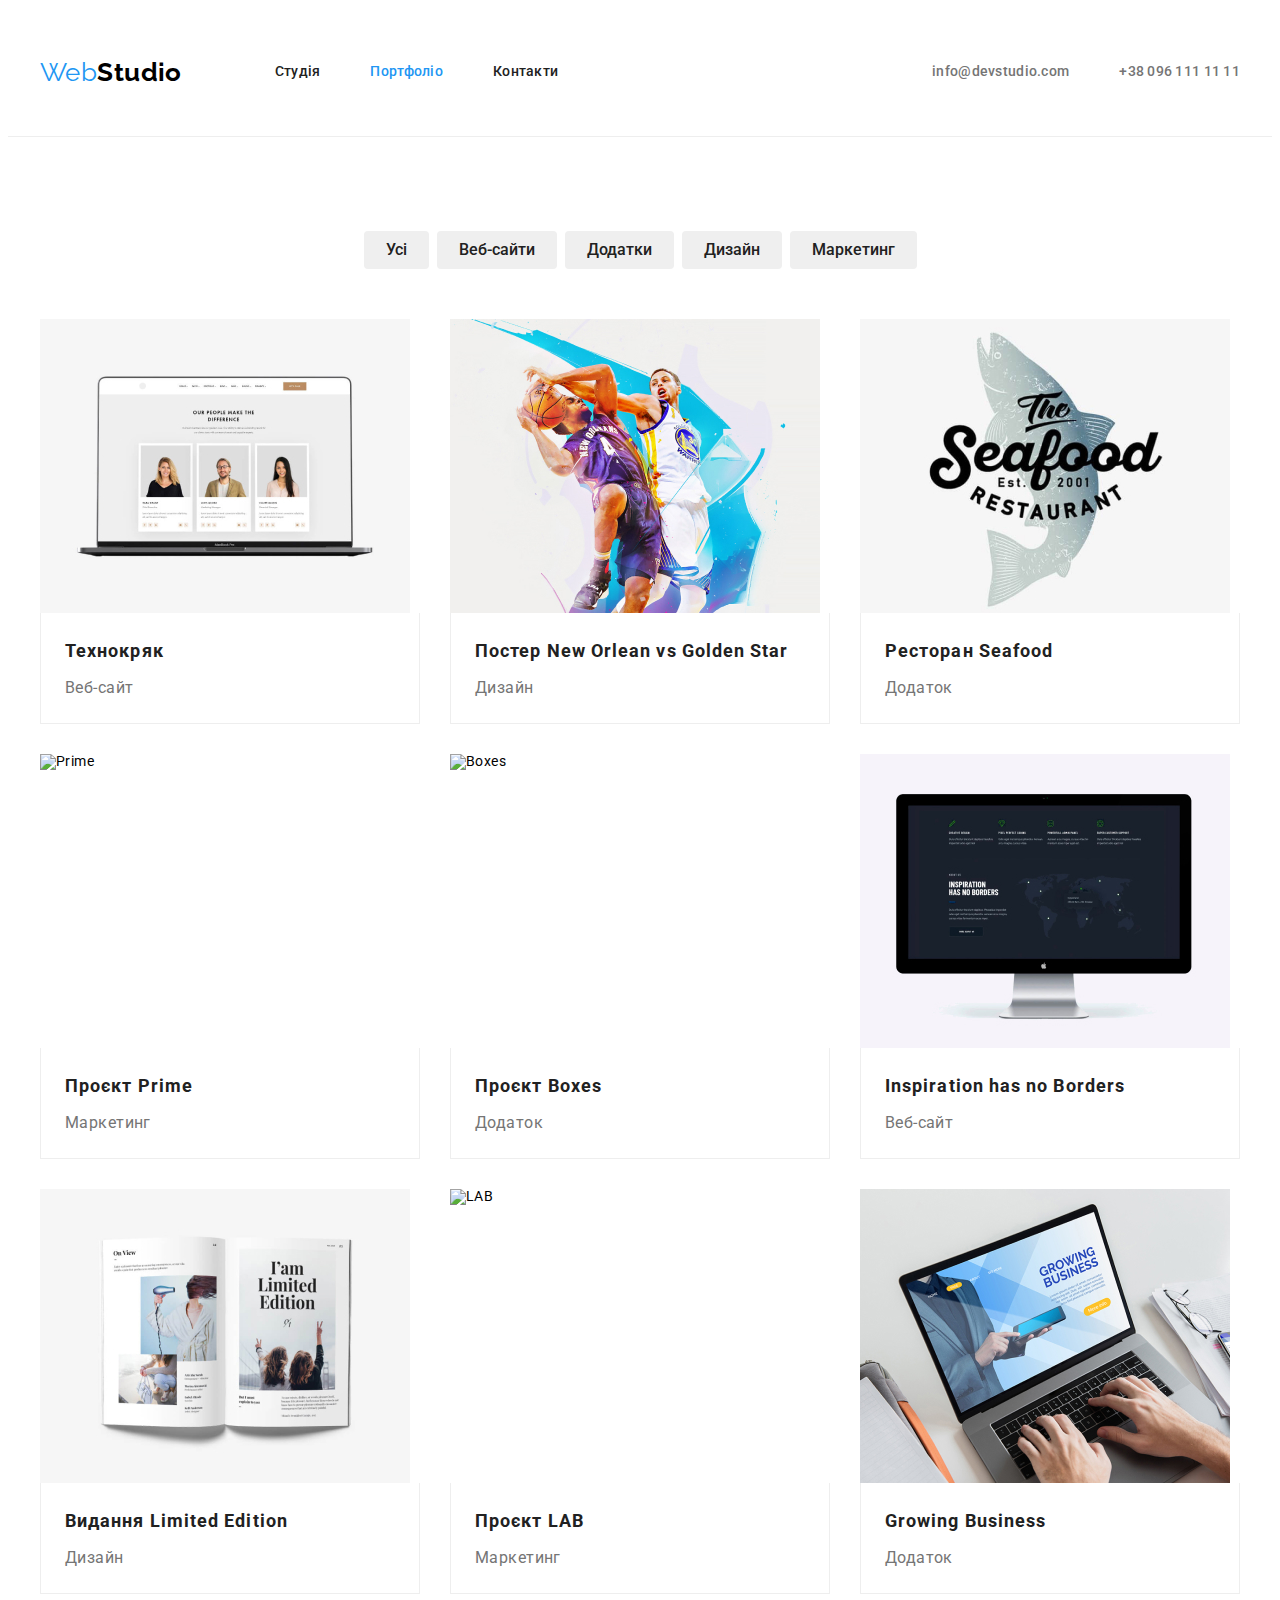
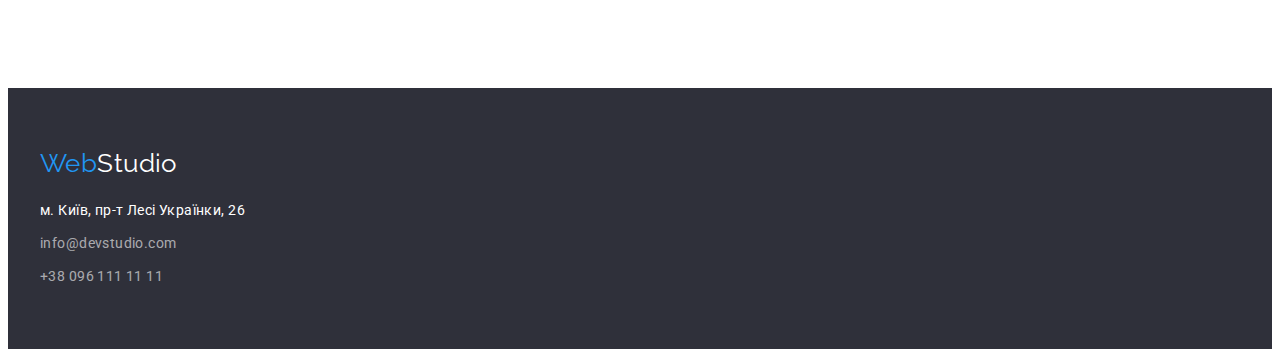
==== commit a52109d9: "оновлення1" ====
--- a/portfolio.html
+++ b/portfolio.html
@@ -94,14 +94,14 @@
             <li class="project-list-item">
               <img src="./images/prime.jpg" alt="Prime" width="370" height="294">
               <div class="portfolio-text">
-                <h2 class="project-title">Prime</h2>
+                <h2 class="project-title">Проєкт Prime</h2>
                 <p class="project-description">Маркетинг</p>
               </div>
             </li>
             <li class="project-list-item">
               <img src="./images/boxes.jpg" alt="Boxes" width="370" height="294">
               <div class="portfolio-text">
-                <h2 class="project-title">Проєкт Boxes</h2>
+                <h2 class="project-title"> Проєкт Boxes</h2>
                 <p class="project-description">Додаток</p>
               </div>
             </li>
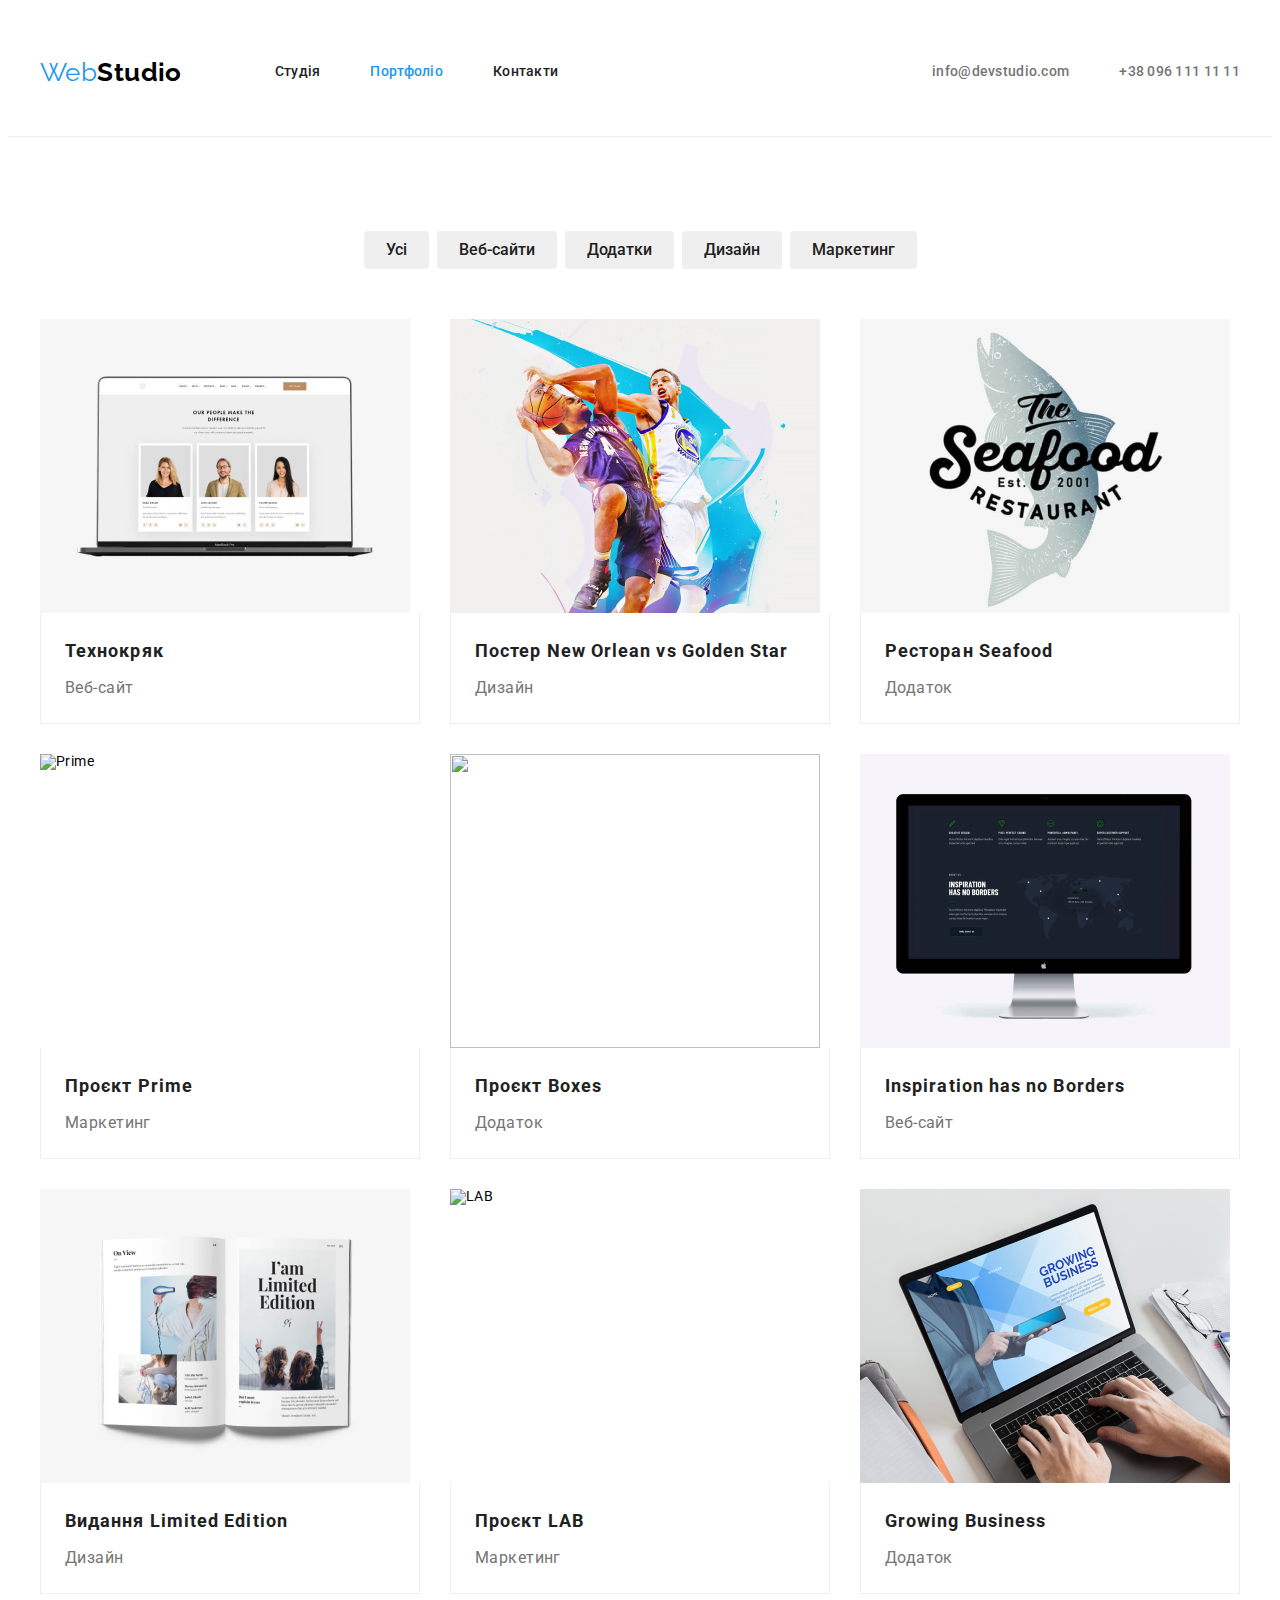
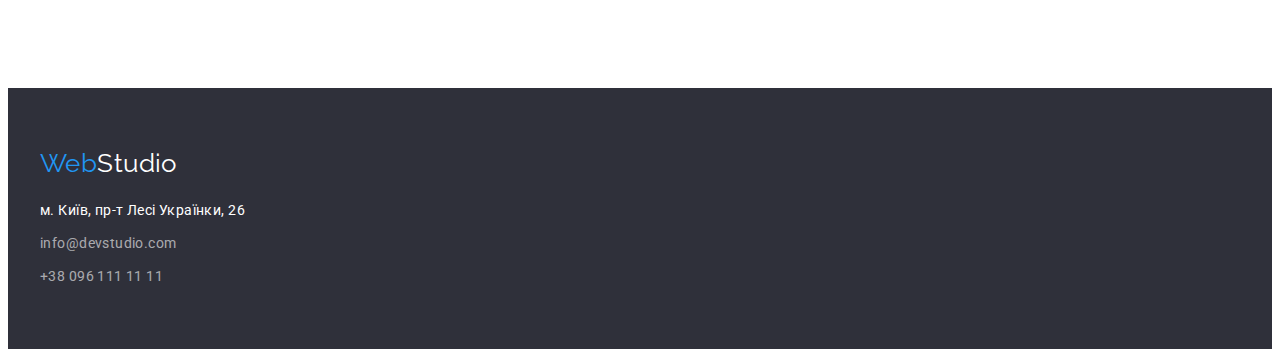
==== commit 21a11088: "done" ====
--- a/portfolio.html
+++ b/portfolio.html
@@ -74,18 +74,14 @@
               </div>
             </li>
             <li class="project-list-item">
-              <img
-                src="./images/poster-new-orlean.jpg"
-                alt="poster new orlean"
-                width="370"
-                height="294">
+              <img src="./images/poster-new-orlean.jpg" alt="poster new orlean" width="370" height="294">
               <div class="portfolio-text">
                 <h2 class="project-title">Постер New Orlean vs Golden Star</h2>
                 <p class="project-description">Дизайн</p>
               </div>
             </li>
             <li class="project-list-item">
-              <img src="./images/seafood.jpg" alt="Ресторан Seafood" height="294">
+              <img src="./images/seafood.jpg" alt="Ресторан Seafood" width="370" height="294">
               <div class="portfolio-text">
                 <h2 class="project-title">Ресторан Seafood</h2>
                 <p class="project-description">Додаток</p>
@@ -99,7 +95,7 @@
               </div>
             </li>
             <li class="project-list-item">
-              <img src="./images/boxes.jpg" alt="Boxes" width="370" height="294">
+              <img src="./images/boxes.jpg" Boxes" width="370" height="294">
               <div class="portfolio-text">
                 <h2 class="project-title"> Проєкт Boxes</h2>
                 <p class="project-description">Додаток</p>
@@ -137,7 +133,7 @@
         </div>
       </section>
     </main>
-
+    
     <!--контакти-->
 
     <footer class="footer">
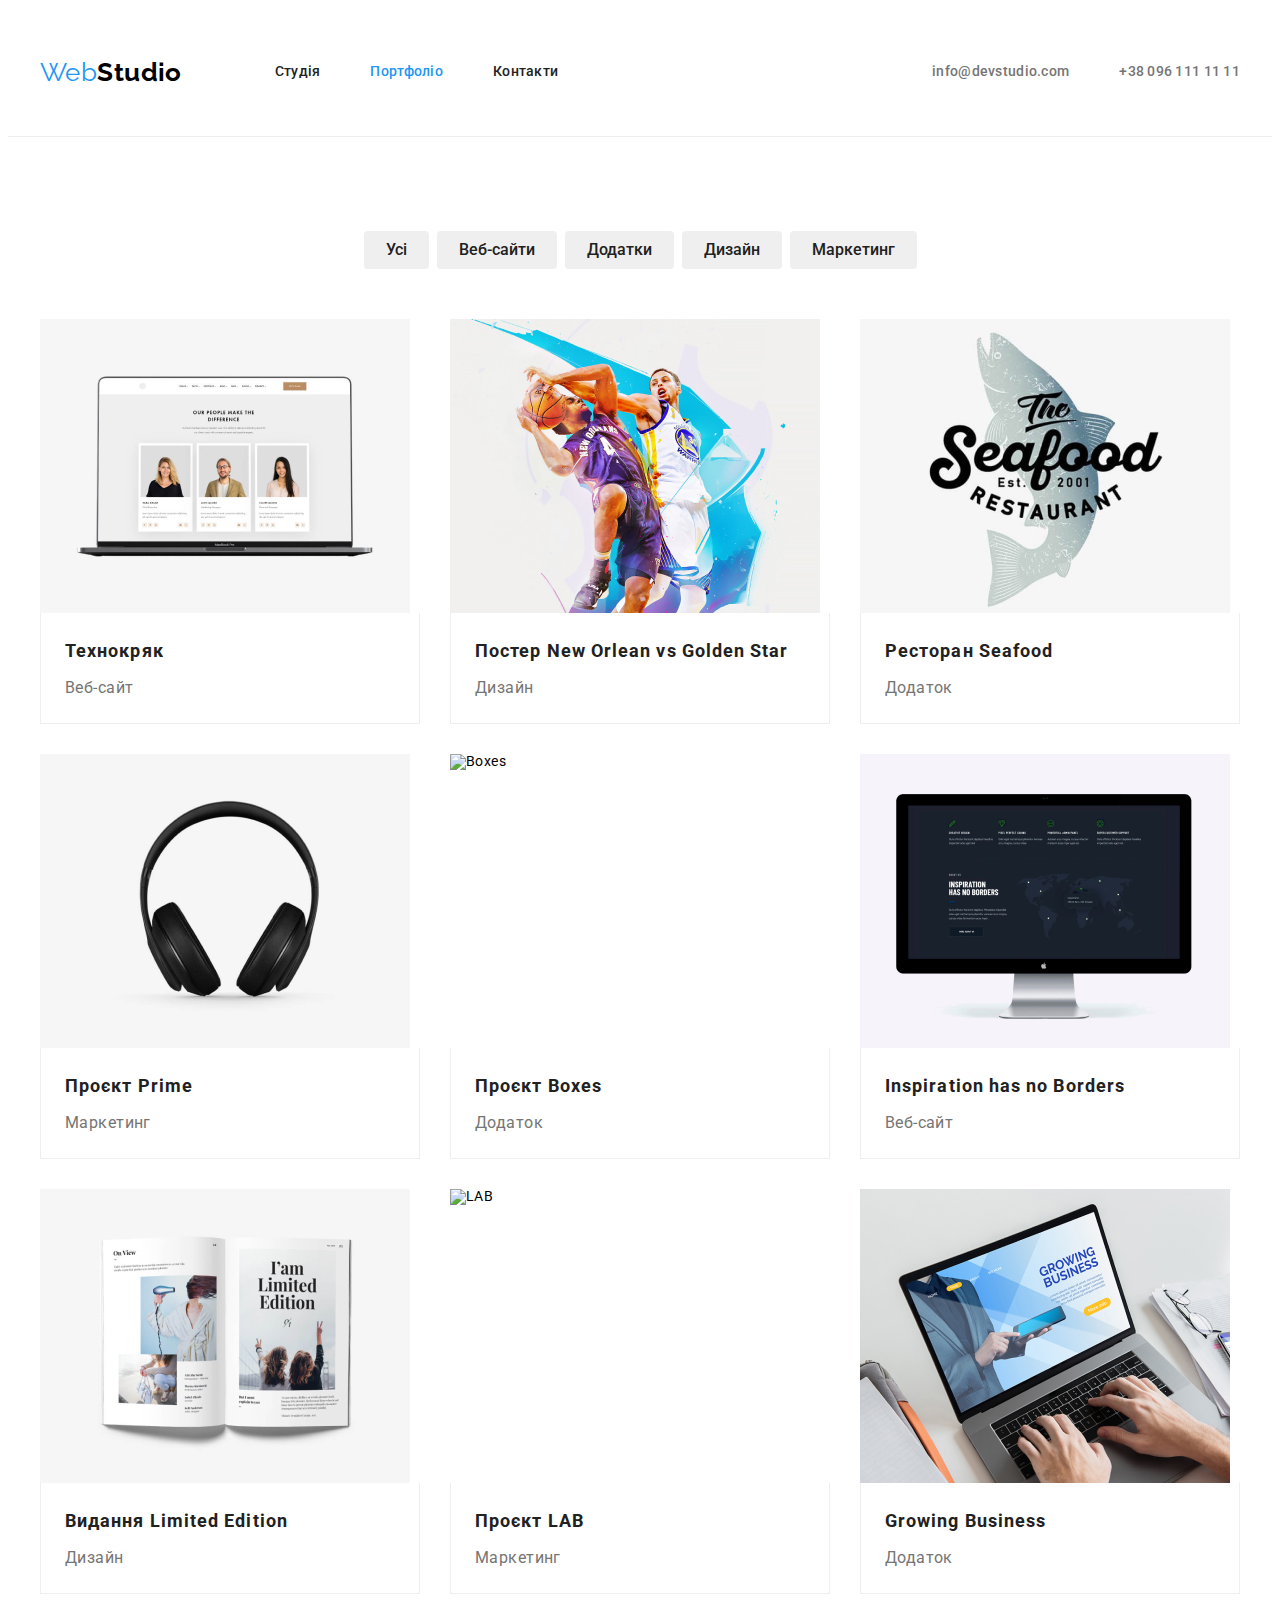
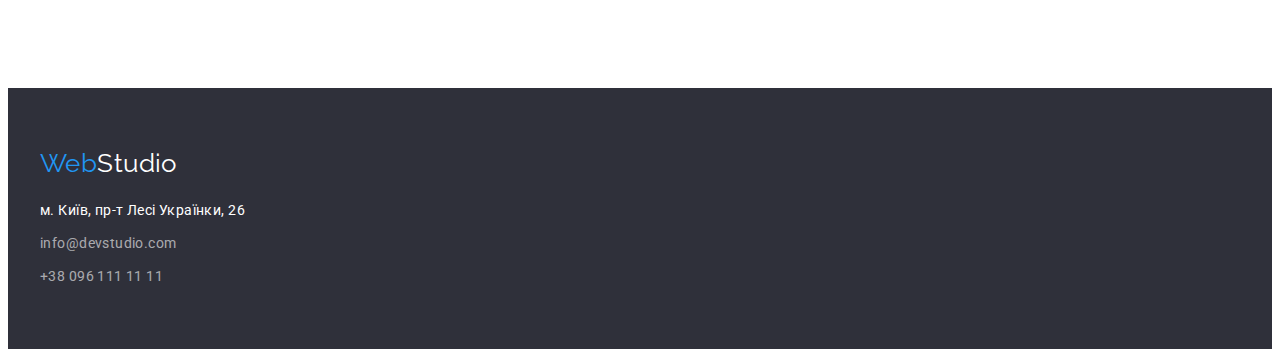
==== commit 7cf94f41: "оновлення" ====
--- a/portfolio.html
+++ b/portfolio.html
@@ -88,14 +88,14 @@
               </div>
             </li>
             <li class="project-list-item">
-              <img src="./images/prime.jpg" alt="Prime" width="370" height="294">
+              <img src="./images/pr.jpg" alt="prime" width="370" height="294">
               <div class="portfolio-text">
                 <h2 class="project-title">Проєкт Prime</h2>
                 <p class="project-description">Маркетинг</p>
               </div>
             </li>
             <li class="project-list-item">
-              <img src="./images/boxes.jpg" Boxes" width="370" height="294">
+              <img src="./images/boxes.jpg" alt="Boxes" width="370" height="294">
               <div class="portfolio-text">
                 <h2 class="project-title"> Проєкт Boxes</h2>
                 <p class="project-description">Додаток</p>
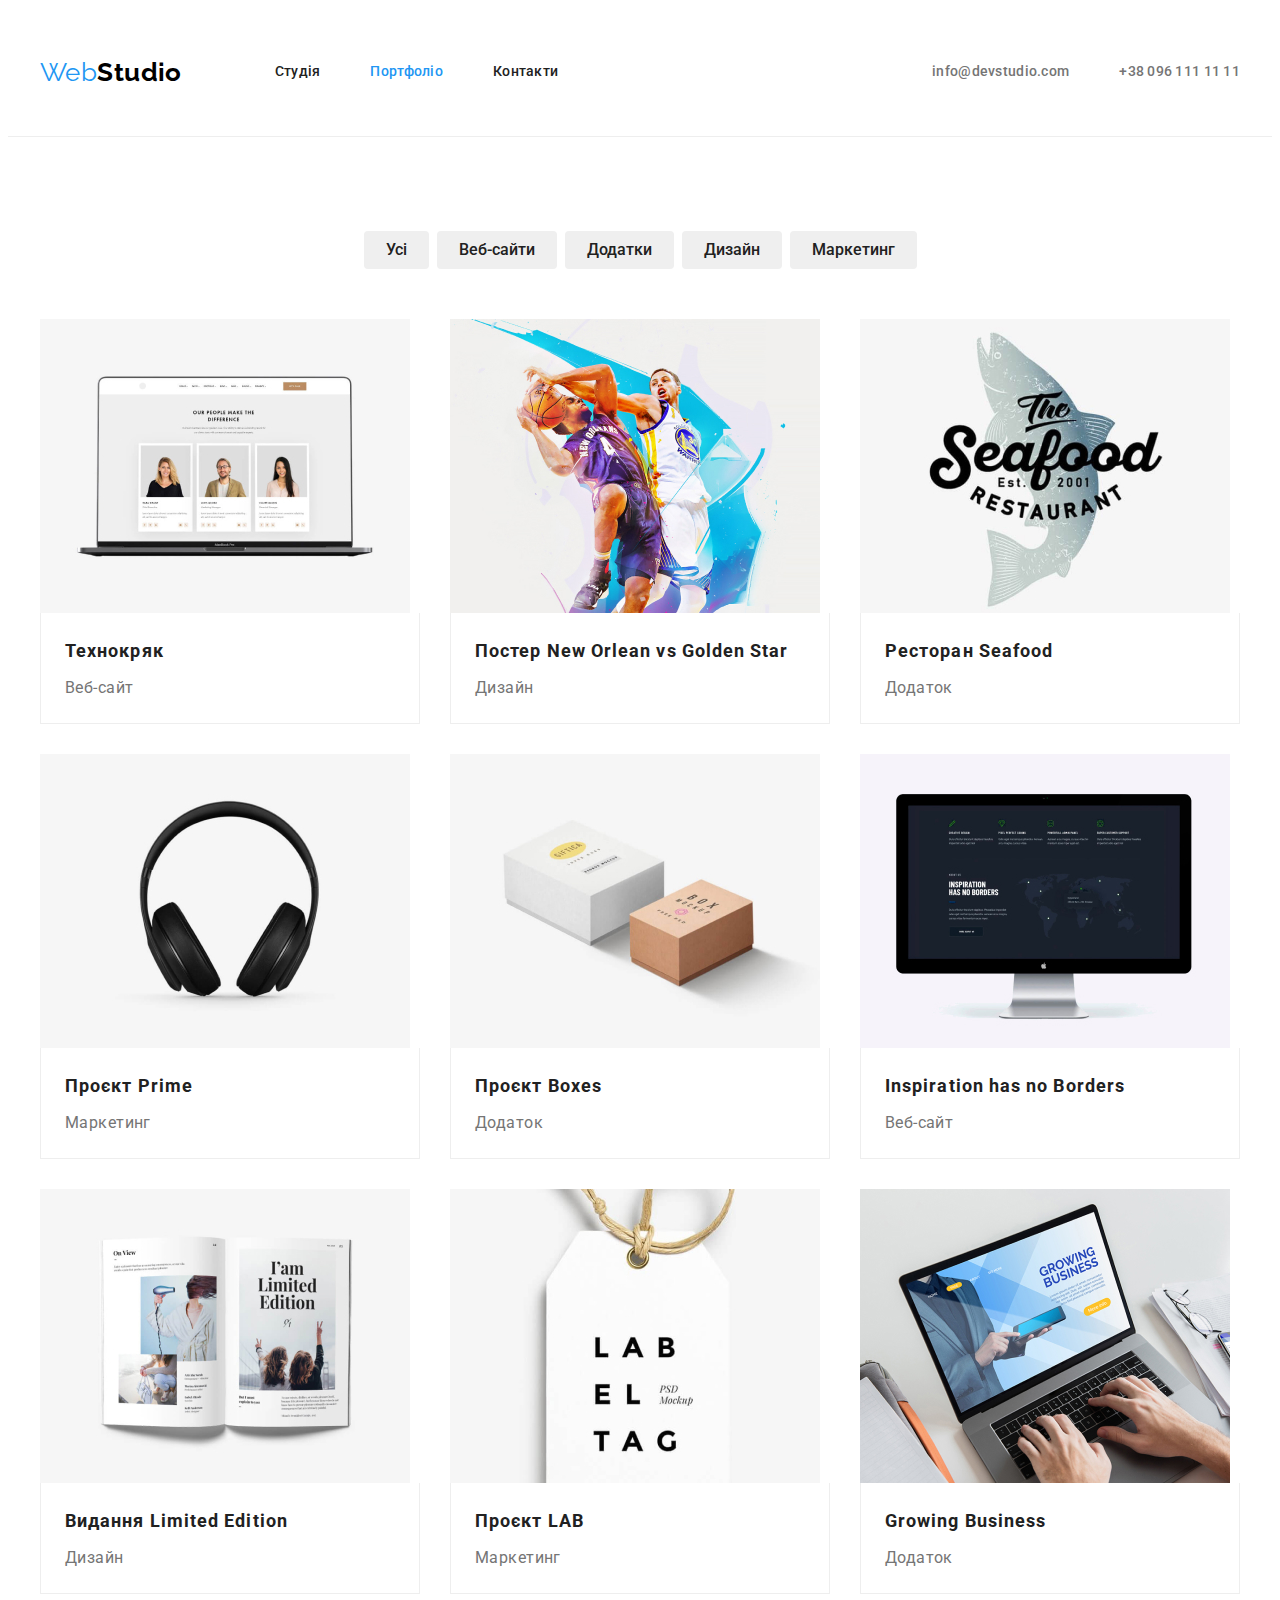
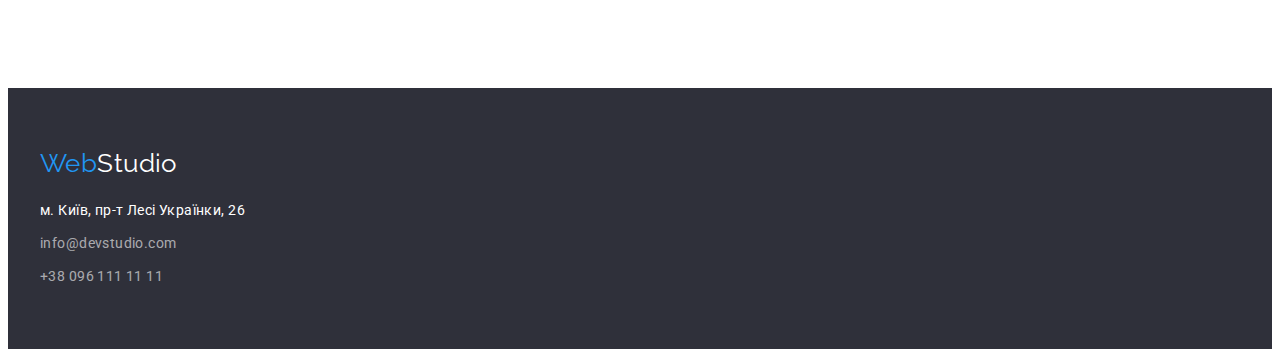
==== commit e008e417: "done" ====
--- a/portfolio.html
+++ b/portfolio.html
@@ -95,7 +95,7 @@
               </div>
             </li>
             <li class="project-list-item">
-              <img src="./images/boxes.jpg" alt="Boxes" width="370" height="294">
+              <img src="./images/cartons.jpg" alt="boxes" width="370" height="294">
               <div class="portfolio-text">
                 <h2 class="project-title"> Проєкт Boxes</h2>
                 <p class="project-description">Додаток</p>
@@ -116,7 +116,7 @@
               </div>
             </li>
             <li class="project-list-item">
-              <img src="./images/lab.jpg" alt="LAB" width="370" height="294">
+              <img src="./images/project-lab.jpg" alt="lab" width="370" height="294">
               <div class="portfolio-text">
                 <h2 class="project-title">Проєкт LAB</h2>
                 <p class="project-description">Маркетинг</p>
